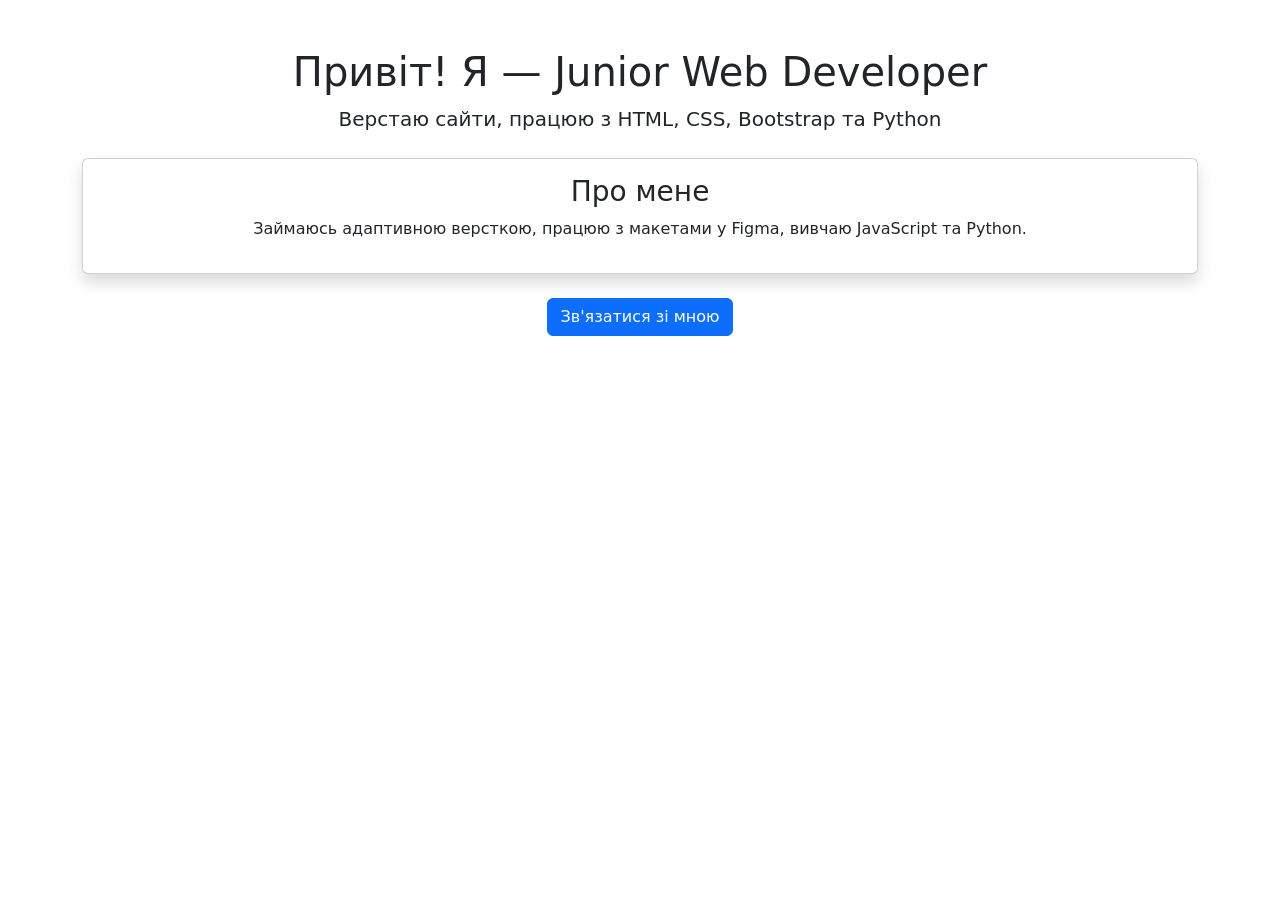
==== index.html @ 206fee59 "Create index.html" ====
<!DOCTYPE html>


<html lang="uk">
<head>
    
  <meta charset="UTF-8">
  <meta name="viewport" content="width=device-width, initial-scale=1">
  <title>Портфоліо — Junior Web Developer</title>
  <link href="https://cdn.jsdelivr.net/npm/bootstrap@5.3.0/dist/css/bootstrap.min.css" rel="stylesheet">
</head>
<body>

  <div class="container text-center mt-5">
    <h1>Привіт! Я — Junior Web Developer</h1>

    <p class="lead">Верстаю сайти, працюю з HTML, CSS, Bootstrap та Python</p>

    <div class="card p-3 mt-4 shadow">
      <h3>Про мене</h3>

      <p>Займаюсь адаптивною версткою, працюю з макетами у Figma, вивчаю JavaScript та Python.</p>

    </div>

    <button class="btn btn-primary mt-4">Зв'язатися зі мною</button>
  </div>

</body>

</html>
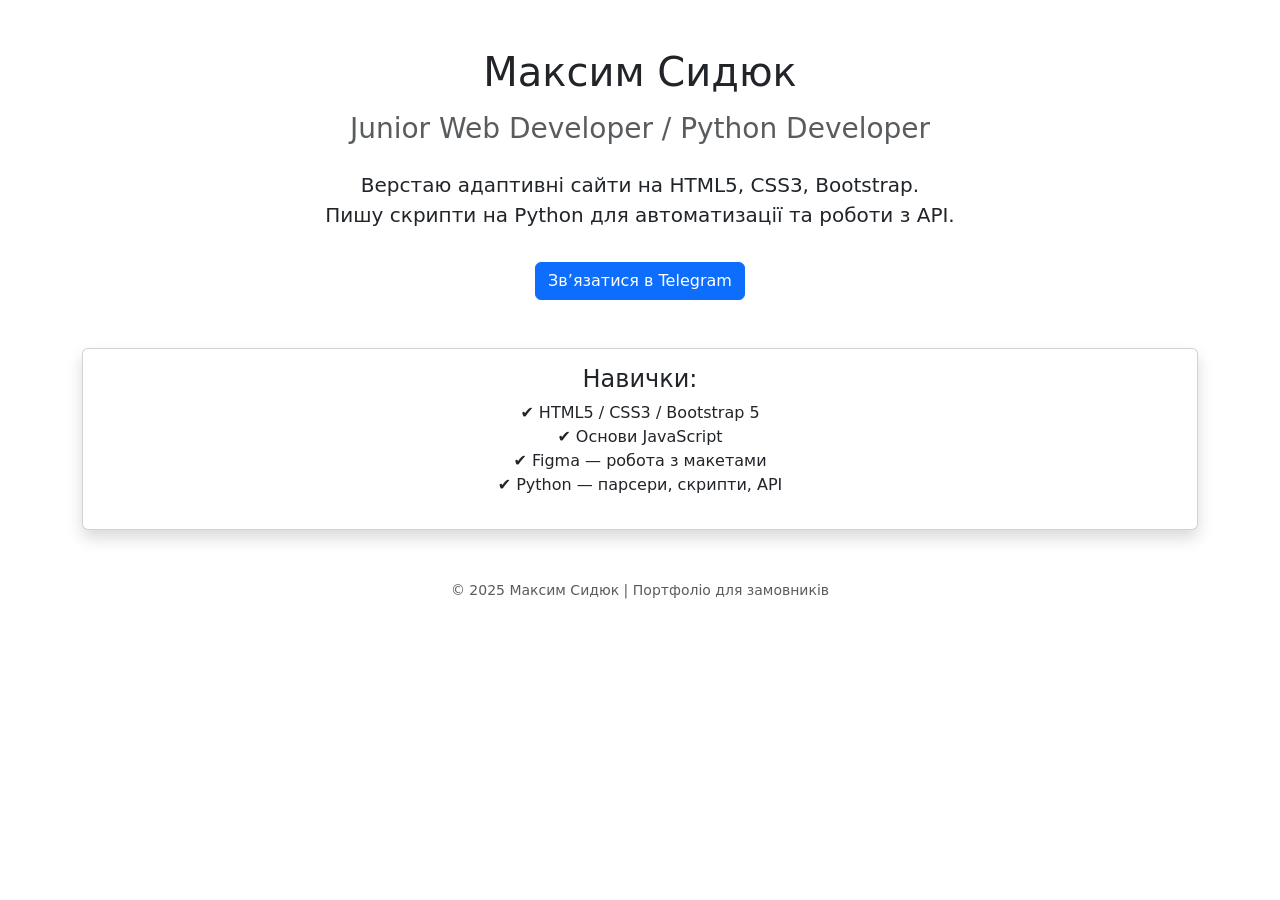
==== commit 999bea7a: "index.html" ====
--- a/index.html
+++ b/index.html
@@ -1,31 +1,38 @@
 <!DOCTYPE html>
-
-
 <html lang="uk">
 <head>
-    
   <meta charset="UTF-8">
   <meta name="viewport" content="width=device-width, initial-scale=1">
-  <title>Портфоліо — Junior Web Developer</title>
+  <title>Максим Сидюк — Junior Web Developer</title>
   <link href="https://cdn.jsdelivr.net/npm/bootstrap@5.3.0/dist/css/bootstrap.min.css" rel="stylesheet">
 </head>
 <body>
 
   <div class="container text-center mt-5">
-    <h1>Привіт! Я — Junior Web Developer</h1>
+    <h1 class="mb-3">Максим Сидюк</h1>
+    <h3 class="text-muted mb-4">Junior Web Developer / Python Developer</h3>
 
-    <p class="lead">Верстаю сайти, працюю з HTML, CSS, Bootstrap та Python</p>
+    <p class="lead">
+      Верстаю адаптивні сайти на HTML5, CSS3, Bootstrap.<br>
+      Пишу скрипти на Python для автоматизації та роботи з API.
+    </p>
 
-    <div class="card p-3 mt-4 shadow">
-      <h3>Про мене</h3>
+    <a href="https://t.me/maks_webdev" class="btn btn-primary mt-3" target="_blank">Зв’язатися в Telegram</a>
 
-      <p>Займаюсь адаптивною версткою, працюю з макетами у Figma, вивчаю JavaScript та Python.</p>
-
+    <div class="card mt-5 p-3 shadow">
+      <h4>Навички:</h4>
+      <ul class="list-unstyled">
+        <li>✔ HTML5 / CSS3 / Bootstrap 5</li>
+        <li>✔ Основи JavaScript</li>
+        <li>✔ Figma — робота з макетами</li>
+        <li>✔ Python — парсери, скрипти, API</li>
+      </ul>
     </div>
 
-    <button class="btn btn-primary mt-4">Зв'язатися зі мною</button>
+    <footer class="mt-5 text-muted">
+      <small>© 2025 Максим Сидюк | Портфоліо для замовників</small>
+    </footer>
   </div>
 
 </body>
-
 </html>
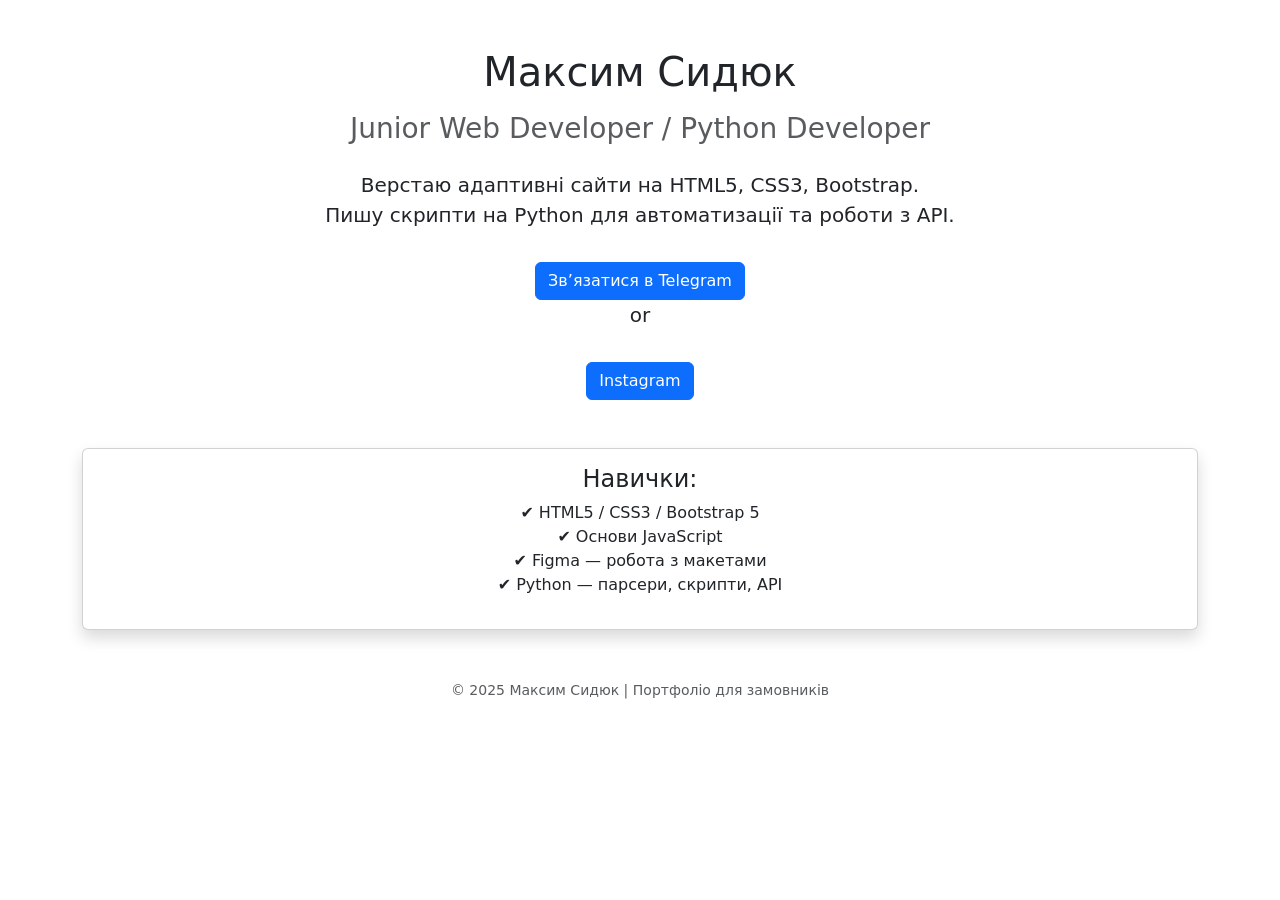
==== commit eba8c77b: "index.html" ====
--- a/index.html
+++ b/index.html
@@ -16,9 +16,12 @@
       Верстаю адаптивні сайти на HTML5, CSS3, Bootstrap.<br>
       Пишу скрипти на Python для автоматизації та роботи з API.
     </p>
-
-    <a href="https://t.me/maks_webdev" class="btn btn-primary mt-3" target="_blank">Зв’язатися в Telegram</a>
-
+    
+    <a href="https://t.me/ncorrrr" class="btn btn-primary mt-3" target="_blank">Зв’язатися в Telegram</a>
+    <p class="lead">
+      or
+    </p>
+    <a href="https://www.instagram.com/ixecc90wo/" class="btn btn-primary mt-3" target="_blank">Instagram</a>
     <div class="card mt-5 p-3 shadow">
       <h4>Навички:</h4>
       <ul class="list-unstyled">
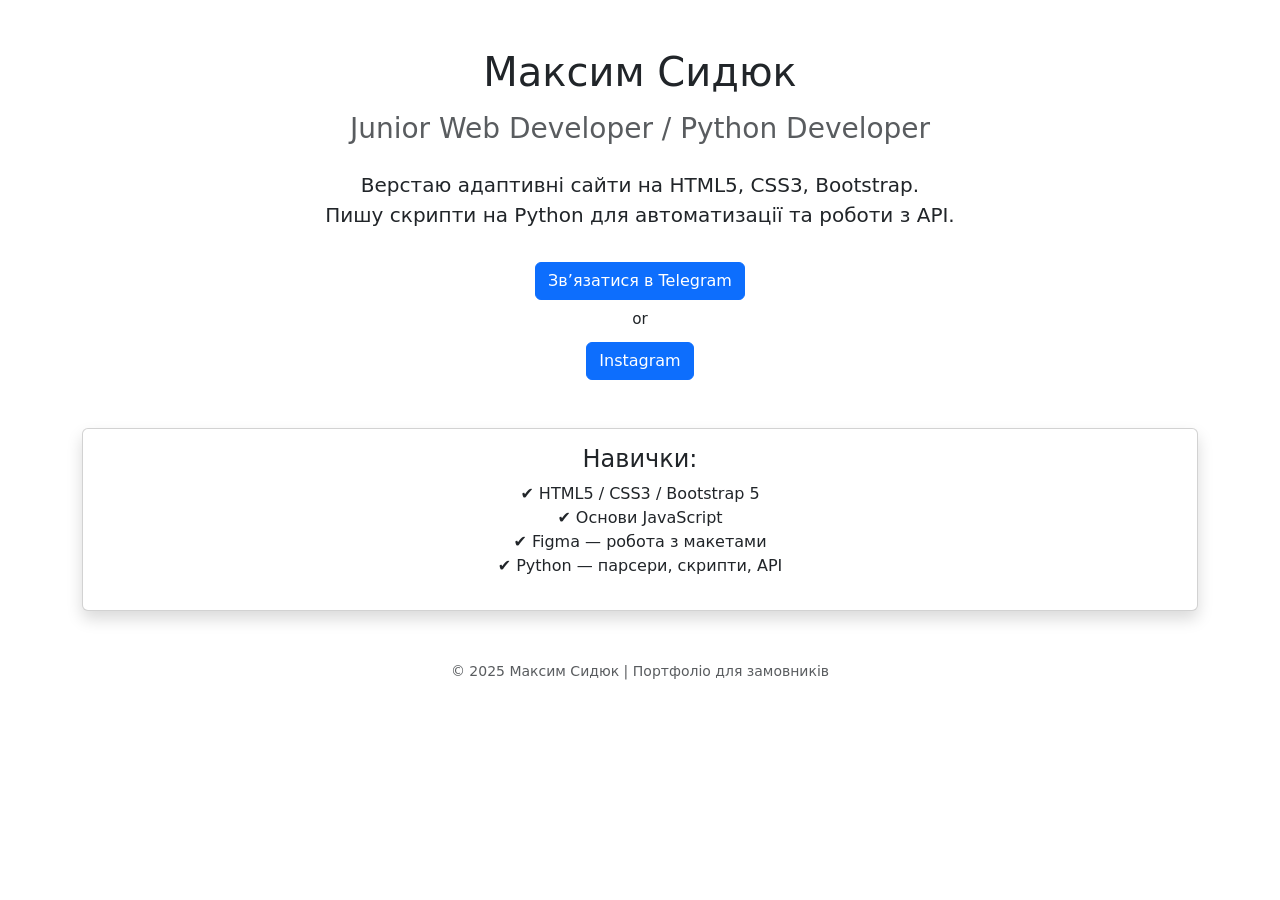
==== commit 78c113e2: "index.html" ====
--- a/index.html
+++ b/index.html
@@ -18,10 +18,10 @@
     </p>
     
     <a href="https://t.me/ncorrrr" class="btn btn-primary mt-3" target="_blank">Зв’язатися в Telegram</a>
-    <p class="lead">
+    <p class="mt-2 mb-2" style="font-size: 0.95rem;">
       or
     </p>
-    <a href="https://www.instagram.com/ixecc90wo/" class="btn btn-primary mt-3" target="_blank">Instagram</a>
+    <a href="https://www.instagram.com/ixecc90wo/" class="btn btn-primary mt-1" target="_blank">Instagram</a>
     <div class="card mt-5 p-3 shadow">
       <h4>Навички:</h4>
       <ul class="list-unstyled">
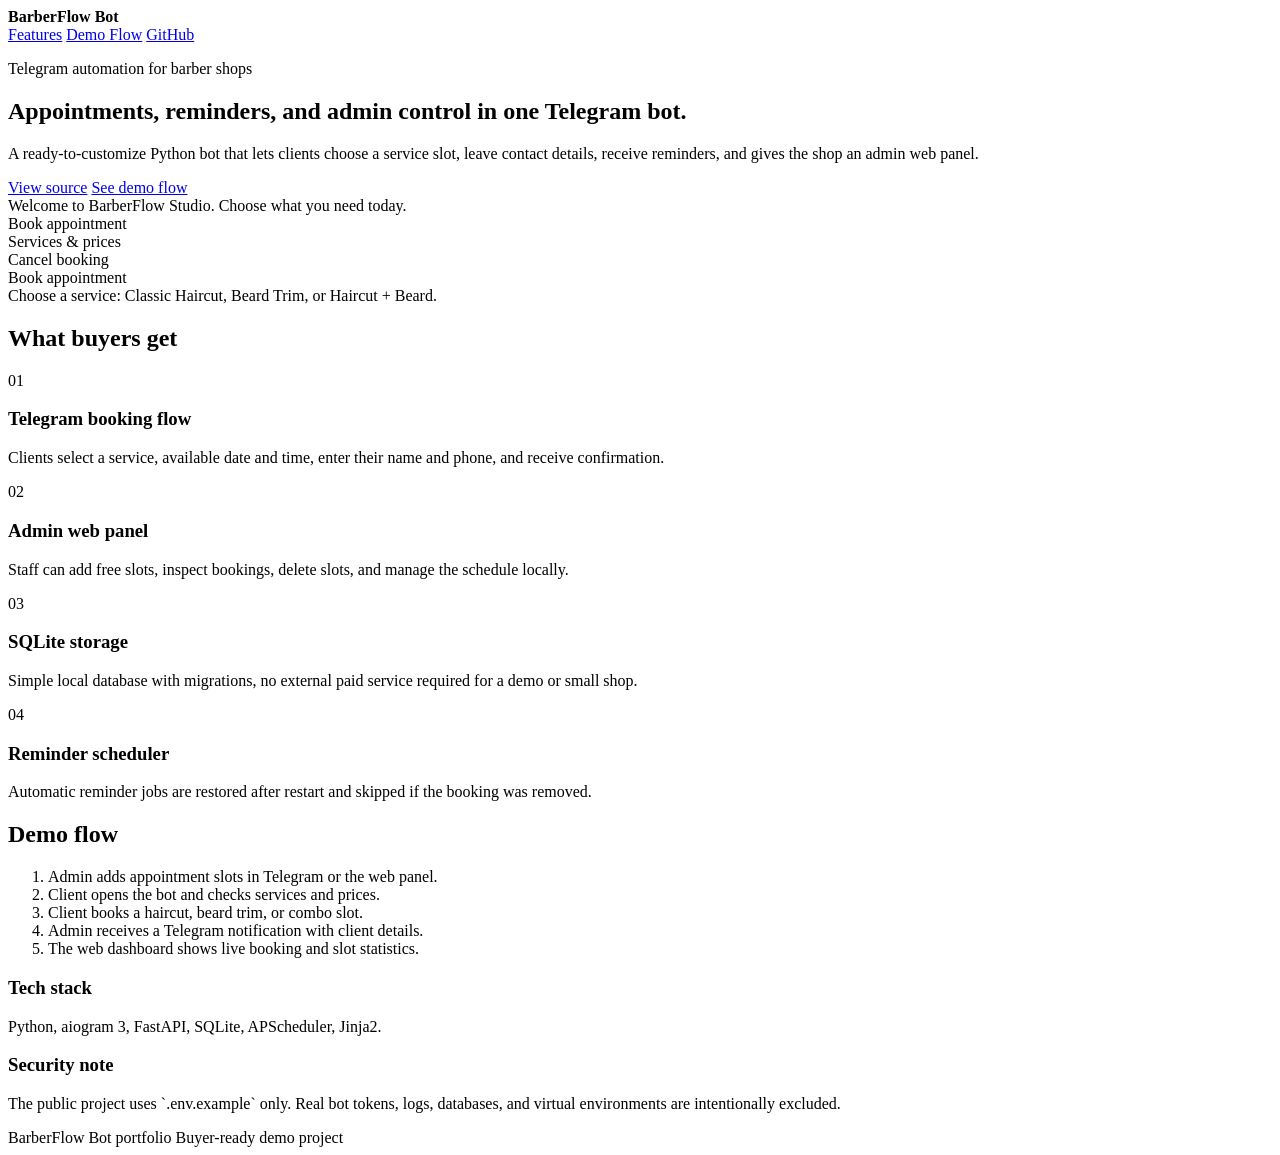
==== commit 0fae16e5: "Add BarberFlow portfolio page" ====
--- a/index.html
+++ b/index.html
@@ -1,41 +1,78 @@
 <!DOCTYPE html>
-<html lang="uk">
+<html lang="en">
 <head>
   <meta charset="UTF-8">
-  <meta name="viewport" content="width=device-width, initial-scale=1">
-  <title>Максим Сидюк — Junior Web Developer</title>
-  <link href="https://cdn.jsdelivr.net/npm/bootstrap@5.3.0/dist/css/bootstrap.min.css" rel="stylesheet">
+  <meta name="viewport" content="width=device-width, initial-scale=1.0">
+  <title>BarberFlow Bot Portfolio</title>
+  <link rel="stylesheet" href="styles.css">
 </head>
 <body>
+  <header class="hero">
+    <nav>
+      <strong>BarberFlow Bot</strong>
+      <div>
+        <a href="#features">Features</a>
+        <a href="#demo">Demo Flow</a>
+        <a href="https://github.com/nc0r/portfolio">GitHub</a>
+      </div>
+    </nav>
+    <section class="hero-grid">
+      <div>
+        <p class="eyebrow">Telegram automation for barber shops</p>
+        <h1>Appointments, reminders, and admin control in one Telegram bot.</h1>
+        <p class="lead">A ready-to-customize Python bot that lets clients choose a service slot, leave contact details, receive reminders, and gives the shop an admin web panel.</p>
+        <div class="actions">
+          <a class="button primary" href="https://github.com/nc0r/portfolio">View source</a>
+          <a class="button" href="#demo">See demo flow</a>
+        </div>
+      </div>
+      <div class="phone" aria-label="Telegram bot preview">
+        <div class="screen">
+          <div class="msg bot">Welcome to BarberFlow Studio. Choose what you need today.</div>
+          <div class="quick">Book appointment</div>
+          <div class="quick">Services & prices</div>
+          <div class="quick">Cancel booking</div>
+          <div class="msg user">Book appointment</div>
+          <div class="msg bot">Choose a service: Classic Haircut, Beard Trim, or Haircut + Beard.</div>
+        </div>
+      </div>
+    </section>
+  </header>
 
-  <div class="container text-center mt-5">
-    <h1 class="mb-3">Максим Сидюк</h1>
-    <h3 class="text-muted mb-4">Junior Web Developer / Python Developer</h3>
+  <main>
+    <section id="features" class="section">
+      <h2>What buyers get</h2>
+      <div class="cards">
+        <article><span>01</span><h3>Telegram booking flow</h3><p>Clients select a service, available date and time, enter their name and phone, and receive confirmation.</p></article>
+        <article><span>02</span><h3>Admin web panel</h3><p>Staff can add free slots, inspect bookings, delete slots, and manage the schedule locally.</p></article>
+        <article><span>03</span><h3>SQLite storage</h3><p>Simple local database with migrations, no external paid service required for a demo or small shop.</p></article>
+        <article><span>04</span><h3>Reminder scheduler</h3><p>Automatic reminder jobs are restored after restart and skipped if the booking was removed.</p></article>
+      </div>
+    </section>
 
-    <p class="lead">
-      Верстаю адаптивні сайти на HTML5, CSS3, Bootstrap.<br>
-      Пишу скрипти на Python для автоматизації та роботи з API.
-    </p>
-    
-    <a href="https://t.me/ncorrrr" class="btn btn-primary mt-3" target="_blank">Зв’язатися в Telegram</a>
-    <p class="mt-2 mb-2" style="font-size: 0.95rem;">
-      or
-    </p>
-    <a href="https://www.instagram.com/ixecc90wo/" class="btn btn-primary mt-1" target="_blank">Instagram</a>
-    <div class="card mt-5 p-3 shadow">
-      <h4>Навички:</h4>
-      <ul class="list-unstyled">
-        <li>✔ HTML5 / CSS3 / Bootstrap 5</li>
-        <li>✔ Основи JavaScript</li>
-        <li>✔ Figma — робота з макетами</li>
-        <li>✔ Python — парсери, скрипти, API</li>
-      </ul>
-    </div>
+    <section id="demo" class="section split">
+      <div>
+        <h2>Demo flow</h2>
+        <ol class="timeline">
+          <li>Admin adds appointment slots in Telegram or the web panel.</li>
+          <li>Client opens the bot and checks services and prices.</li>
+          <li>Client books a haircut, beard trim, or combo slot.</li>
+          <li>Admin receives a Telegram notification with client details.</li>
+          <li>The web dashboard shows live booking and slot statistics.</li>
+        </ol>
+      </div>
+      <aside>
+        <h3>Tech stack</h3>
+        <p>Python, aiogram 3, FastAPI, SQLite, APScheduler, Jinja2.</p>
+        <h3>Security note</h3>
+        <p>The public project uses `.env.example` only. Real bot tokens, logs, databases, and virtual environments are intentionally excluded.</p>
+      </aside>
+    </section>
+  </main>
 
-    <footer class="mt-5 text-muted">
-      <small>© 2025 Максим Сидюк | Портфоліо для замовників</small>
-    </footer>
-  </div>
-
+  <footer>
+    <span>BarberFlow Bot portfolio</span>
+    <span>Buyer-ready demo project</span>
+  </footer>
 </body>
 </html>
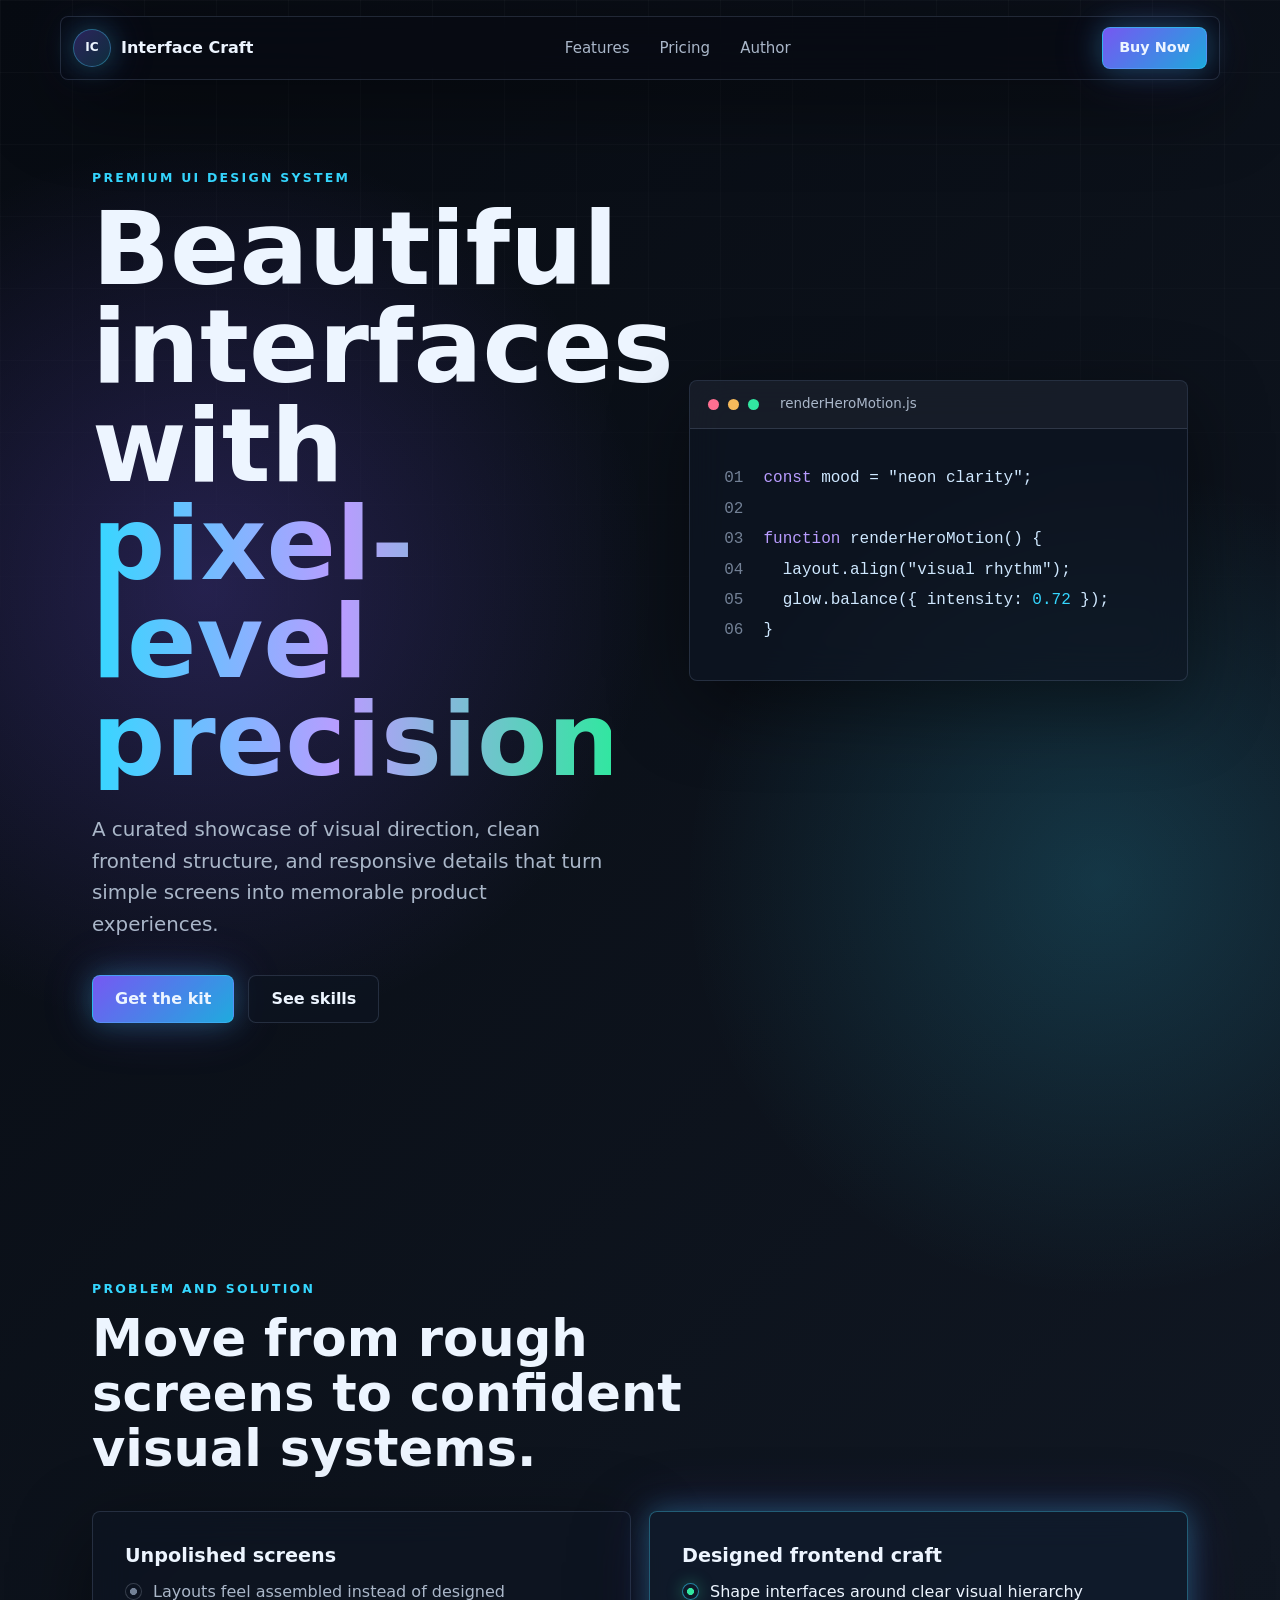
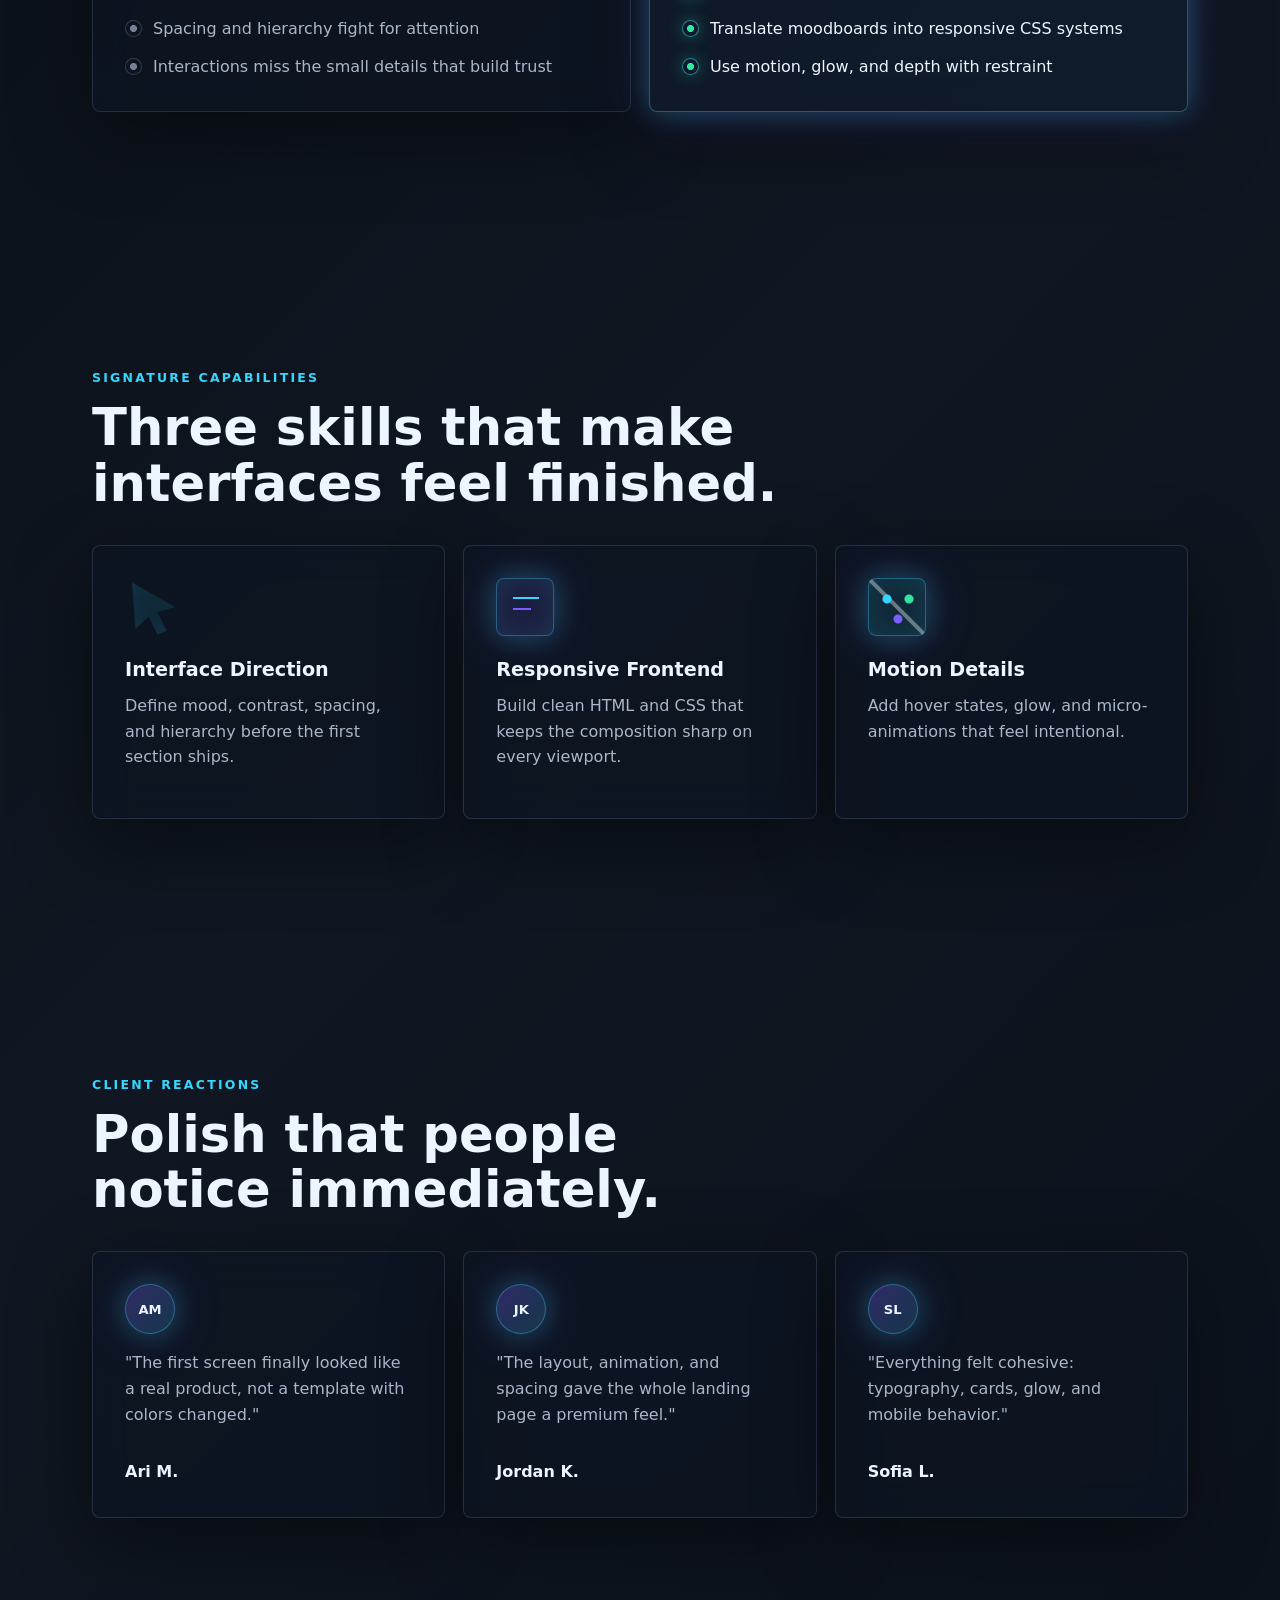
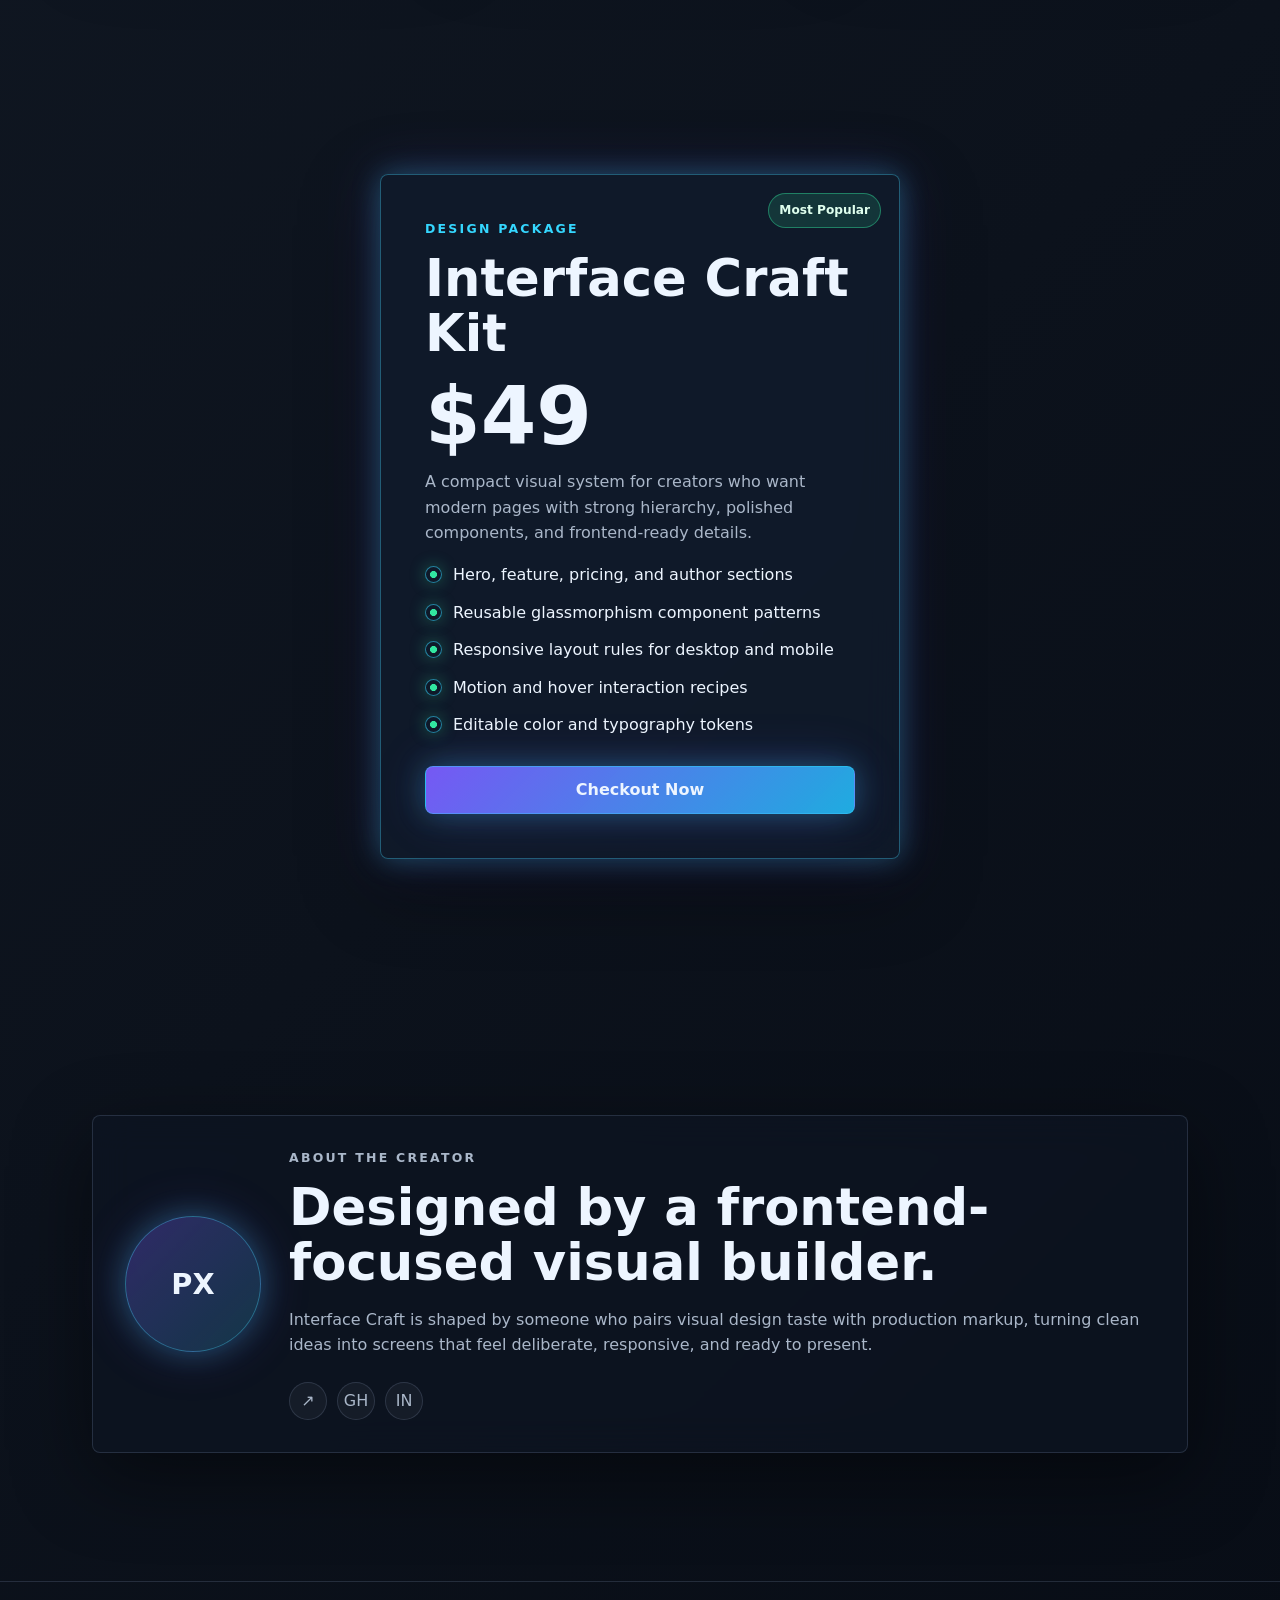
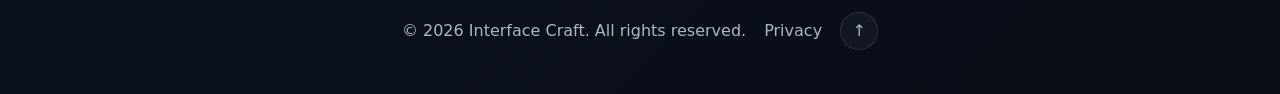
==== commit eecad621: "Add standalone Interface Craft page" ====
--- a/index.html
+++ b/index.html
@@ -1,78 +1,186 @@
-<!DOCTYPE html>
+<!doctype html>
 <html lang="en">
-<head>
-  <meta charset="UTF-8">
-  <meta name="viewport" content="width=device-width, initial-scale=1.0">
-  <title>BarberFlow Bot Portfolio</title>
-  <link rel="stylesheet" href="styles.css">
-</head>
-<body>
-  <header class="hero">
-    <nav>
-      <strong>BarberFlow Bot</strong>
-      <div>
-        <a href="#features">Features</a>
-        <a href="#demo">Demo Flow</a>
-        <a href="https://github.com/nc0r/portfolio">GitHub</a>
-      </div>
-    </nav>
-    <section class="hero-grid">
-      <div>
-        <p class="eyebrow">Telegram automation for barber shops</p>
-        <h1>Appointments, reminders, and admin control in one Telegram bot.</h1>
-        <p class="lead">A ready-to-customize Python bot that lets clients choose a service slot, leave contact details, receive reminders, and gives the shop an admin web panel.</p>
-        <div class="actions">
-          <a class="button primary" href="https://github.com/nc0r/portfolio">View source</a>
-          <a class="button" href="#demo">See demo flow</a>
+  <head>
+    <meta charset="utf-8" />
+    <meta name="viewport" content="width=device-width, initial-scale=1" />
+    <title>Interface Craft - Premium UI Design Kit</title>
+    <meta
+      name="description"
+      content="Interface Craft presents polished UI design, responsive layout systems, and production-ready frontend details for modern digital products."
+    />
+    <link rel="stylesheet" href="styles.css" />
+  </head>
+  <body>
+    <header class="site-header" id="top">
+      <nav class="nav-shell" aria-label="Primary navigation">
+        <a class="brand" href="#top" aria-label="Interface Craft home">
+          <span class="brand-mark" aria-hidden="true">IC</span>
+          <span>Interface Craft</span>
+        </a>
+        <div class="nav-links" aria-label="Section links">
+          <a href="#features">Features</a>
+          <a href="#pricing">Pricing</a>
+          <a href="#author">Author</a>
         </div>
-      </div>
-      <div class="phone" aria-label="Telegram bot preview">
-        <div class="screen">
-          <div class="msg bot">Welcome to BarberFlow Studio. Choose what you need today.</div>
-          <div class="quick">Book appointment</div>
-          <div class="quick">Services & prices</div>
-          <div class="quick">Cancel booking</div>
-          <div class="msg user">Book appointment</div>
-          <div class="msg bot">Choose a service: Classic Haircut, Beard Trim, or Haircut + Beard.</div>
+        <a class="button button-small button-glow" href="#pricing">Buy Now</a>
+      </nav>
+    </header>
+
+    <main>
+      <section class="hero section-pad" aria-labelledby="hero-title">
+        <div class="hero-copy">
+          <p class="eyebrow">Premium UI design system</p>
+          <h1 id="hero-title">
+            Beautiful interfaces with
+            <span class="gradient-text">pixel-level precision.</span>
+          </h1>
+          <p class="hero-lede">
+            A curated showcase of visual direction, clean frontend structure,
+            and responsive details that turn simple screens into memorable
+            product experiences.
+          </p>
+          <div class="hero-actions" aria-label="Purchase actions">
+            <a class="button button-glow" href="#pricing">Get the kit</a>
+            <a class="button button-ghost" href="#features">See skills</a>
+          </div>
         </div>
-      </div>
-    </section>
-  </header>
 
-  <main>
-    <section id="features" class="section">
-      <h2>What buyers get</h2>
-      <div class="cards">
-        <article><span>01</span><h3>Telegram booking flow</h3><p>Clients select a service, available date and time, enter their name and phone, and receive confirmation.</p></article>
-        <article><span>02</span><h3>Admin web panel</h3><p>Staff can add free slots, inspect bookings, delete slots, and manage the schedule locally.</p></article>
-        <article><span>03</span><h3>SQLite storage</h3><p>Simple local database with migrations, no external paid service required for a demo or small shop.</p></article>
-        <article><span>04</span><h3>Reminder scheduler</h3><p>Automatic reminder jobs are restored after restart and skipped if the booking was removed.</p></article>
-      </div>
-    </section>
+        <div class="hero-visual" aria-label="Code editor preview">
+          <div class="editor-frame">
+            <div class="editor-topbar">
+              <span class="dot dot-red"></span>
+              <span class="dot dot-gold"></span>
+              <span class="dot dot-green"></span>
+              <span class="file-name">renderHeroMotion.js</span>
+            </div>
+            <pre><code class="code-grid"><span class="code-line"><span class="code-muted">01</span><span><span class="code-key">const</span> mood = "neon clarity";</span></span><span class="code-line"><span class="code-muted">02</span><span></span></span><span class="code-line"><span class="code-muted">03</span><span><span class="code-key">function</span> renderHeroMotion() {</span></span><span class="code-line"><span class="code-muted">04</span><span>  layout.align("visual rhythm");</span></span><span class="code-line"><span class="code-muted">05</span><span>  glow.balance({ intensity: <span class="code-cyan">0.72</span> });</span></span><span class="code-line"><span class="code-muted">06</span><span>}</span></span></code></pre>
+          </div>
+        </div>
+      </section>
 
-    <section id="demo" class="section split">
-      <div>
-        <h2>Demo flow</h2>
-        <ol class="timeline">
-          <li>Admin adds appointment slots in Telegram or the web panel.</li>
-          <li>Client opens the bot and checks services and prices.</li>
-          <li>Client books a haircut, beard trim, or combo slot.</li>
-          <li>Admin receives a Telegram notification with client details.</li>
-          <li>The web dashboard shows live booking and slot statistics.</li>
-        </ol>
-      </div>
-      <aside>
-        <h3>Tech stack</h3>
-        <p>Python, aiogram 3, FastAPI, SQLite, APScheduler, Jinja2.</p>
-        <h3>Security note</h3>
-        <p>The public project uses `.env.example` only. Real bot tokens, logs, databases, and virtual environments are intentionally excluded.</p>
-      </aside>
-    </section>
-  </main>
+      <section class="contrast section-pad" aria-labelledby="contrast-title">
+        <div class="section-heading">
+          <p class="eyebrow">Problem and solution</p>
+          <h2 id="contrast-title">Move from rough screens to confident visual systems.</h2>
+        </div>
+        <div class="contrast-grid">
+          <article class="glass-panel">
+            <h3>Unpolished screens</h3>
+            <ul class="signal-list muted-list">
+              <li>Layouts feel assembled instead of designed</li>
+              <li>Spacing and hierarchy fight for attention</li>
+              <li>Interactions miss the small details that build trust</li>
+            </ul>
+          </article>
+          <article class="glass-panel featured-panel">
+            <h3>Designed frontend craft</h3>
+            <ul class="signal-list">
+              <li>Shape interfaces around clear visual hierarchy</li>
+              <li>Translate moodboards into responsive CSS systems</li>
+              <li>Use motion, glow, and depth with restraint</li>
+            </ul>
+          </article>
+        </div>
+      </section>
 
-  <footer>
-    <span>BarberFlow Bot portfolio</span>
-    <span>Buyer-ready demo project</span>
-  </footer>
-</body>
+      <section class="features section-pad" id="features" aria-labelledby="features-title">
+        <div class="section-heading">
+          <p class="eyebrow">Signature capabilities</p>
+          <h2 id="features-title">Three skills that make interfaces feel finished.</h2>
+        </div>
+        <div class="feature-grid">
+          <article class="feature-card">
+            <div class="icon-box cursor-icon" aria-hidden="true"></div>
+            <h3>Interface Direction</h3>
+            <p>Define mood, contrast, spacing, and hierarchy before the first section ships.</p>
+          </article>
+          <article class="feature-card">
+            <div class="icon-box prompt-icon" aria-hidden="true"></div>
+            <h3>Responsive Frontend</h3>
+            <p>Build clean HTML and CSS that keeps the composition sharp on every viewport.</p>
+          </article>
+          <article class="feature-card">
+            <div class="icon-box api-icon" aria-hidden="true"></div>
+            <h3>Motion Details</h3>
+            <p>Add hover states, glow, and micro-animations that feel intentional.</p>
+          </article>
+        </div>
+      </section>
+
+      <section class="testimonials section-pad" aria-labelledby="testimonials-title">
+        <div class="section-heading">
+          <p class="eyebrow">Client reactions</p>
+          <h2 id="testimonials-title">Polish that people notice immediately.</h2>
+        </div>
+        <div class="testimonial-grid">
+          <article class="review-card">
+            <div class="avatar" aria-hidden="true">AM</div>
+            <p>"The first screen finally looked like a real product, not a template with colors changed."</p>
+            <strong>Ari M.</strong>
+          </article>
+          <article class="review-card">
+            <div class="avatar" aria-hidden="true">JK</div>
+            <p>"The layout, animation, and spacing gave the whole landing page a premium feel."</p>
+            <strong>Jordan K.</strong>
+          </article>
+          <article class="review-card">
+            <div class="avatar" aria-hidden="true">SL</div>
+            <p>"Everything felt cohesive: typography, cards, glow, and mobile behavior."</p>
+            <strong>Sofia L.</strong>
+          </article>
+        </div>
+      </section>
+
+      <section class="pricing section-pad" id="pricing" aria-labelledby="pricing-title">
+        <div class="pricing-card">
+          <span class="popular-tag">Most Popular</span>
+          <p class="eyebrow">Design package</p>
+          <h2 id="pricing-title">Interface Craft Kit</h2>
+          <p class="price">$49</p>
+          <p class="pricing-copy">
+            A compact visual system for creators who want modern pages with
+            strong hierarchy, polished components, and frontend-ready details.
+          </p>
+          <ul class="signal-list">
+            <li>Hero, feature, pricing, and author sections</li>
+            <li>Reusable glassmorphism component patterns</li>
+            <li>Responsive layout rules for desktop and mobile</li>
+            <li>Motion and hover interaction recipes</li>
+            <li>Editable color and typography tokens</li>
+          </ul>
+          <a class="button checkout-button" href="#" aria-label="Checkout for Interface Craft Kit">
+            Checkout Now
+          </a>
+        </div>
+      </section>
+
+      <section class="author section-pad" id="author" aria-labelledby="author-title">
+        <article class="author-card">
+          <div class="author-photo" aria-hidden="true">PX</div>
+          <div>
+            <p class="eyebrow">About the creator</p>
+            <h2 id="author-title">Designed by a frontend-focused visual builder.</h2>
+            <p>
+              Interface Craft is shaped by someone who pairs visual design taste
+              with production markup, turning clean ideas into screens that feel
+              deliberate, responsive, and ready to present.
+            </p>
+            <div class="social-links" aria-label="Author social links">
+              <a href="#" aria-label="Author website">&nearr;</a>
+              <a href="#" aria-label="Author GitHub">GH</a>
+              <a href="#" aria-label="Author profile">IN</a>
+            </div>
+          </div>
+        </article>
+      </section>
+    </main>
+
+    <footer class="site-footer">
+      <p>&copy; <span id="year"></span> Interface Craft. All rights reserved.</p>
+      <a href="#">Privacy</a>
+      <a class="back-to-top" href="#top" aria-label="Back to top">&uarr;</a>
+    </footer>
+
+    <script src="script.js"></script>
+  </body>
 </html>
--- a/styles.css
+++ b/styles.css
@@ -0,0 +1,679 @@
+:root {
+  --bg: #070b12;
+  --bg-soft: #0d1420;
+  --panel: rgba(14, 22, 35, 0.68);
+  --panel-strong: rgba(17, 28, 45, 0.82);
+  --line: rgba(155, 178, 215, 0.18);
+  --line-bright: rgba(71, 214, 255, 0.36);
+  --text: #edf5ff;
+  --muted: #aab7c9;
+  --muted-2: #738196;
+  --indigo: #7c5cff;
+  --cyan: #35d7ff;
+  --emerald: #32e6a1;
+  --warm: #f6ba5b;
+  --danger: #ff6f91;
+  --shadow: 0 24px 80px rgba(0, 0, 0, 0.45);
+  --glow: 0 0 28px rgba(53, 215, 255, 0.28), 0 0 54px rgba(124, 92, 255, 0.2);
+  --radius: 8px;
+  --font: Inter, ui-sans-serif, system-ui, -apple-system, BlinkMacSystemFont, "Segoe UI", sans-serif;
+}
+
+* {
+  box-sizing: border-box;
+}
+
+html {
+  scroll-behavior: smooth;
+}
+
+body {
+  min-width: 320px;
+  margin: 0;
+  color: var(--text);
+  font-family: var(--font);
+  line-height: 1.6;
+  background:
+    radial-gradient(circle at 16% 12%, rgba(124, 92, 255, 0.24), transparent 28rem),
+    radial-gradient(circle at 86% 18%, rgba(53, 215, 255, 0.18), transparent 26rem),
+    linear-gradient(135deg, var(--bg), #101722 45%, #080d16);
+}
+
+body::before {
+  position: fixed;
+  inset: 0;
+  z-index: -1;
+  pointer-events: none;
+  content: "";
+  background-image:
+    linear-gradient(rgba(255, 255, 255, 0.03) 1px, transparent 1px),
+    linear-gradient(90deg, rgba(255, 255, 255, 0.03) 1px, transparent 1px);
+  background-size: 72px 72px;
+  mask-image: linear-gradient(to bottom, rgba(0, 0, 0, 0.9), transparent 85%);
+}
+
+a {
+  color: inherit;
+  text-decoration: none;
+}
+
+.site-header {
+  position: sticky;
+  top: 0;
+  z-index: 10;
+  padding: 16px clamp(16px, 4vw, 48px);
+}
+
+.nav-shell {
+  display: flex;
+  align-items: center;
+  justify-content: space-between;
+  max-width: 1160px;
+  min-height: 64px;
+  margin: 0 auto;
+  padding: 10px 12px;
+  border: 1px solid var(--line);
+  border-radius: var(--radius);
+  background: rgba(7, 11, 18, 0.72);
+  box-shadow: var(--shadow);
+  backdrop-filter: blur(18px);
+}
+
+.site-header.is-elevated .nav-shell {
+  border-color: rgba(53, 215, 255, 0.28);
+  box-shadow: 0 18px 64px rgba(0, 0, 0, 0.58), 0 0 34px rgba(53, 215, 255, 0.08);
+}
+
+.brand,
+.nav-links,
+.hero-actions,
+.social-links,
+.site-footer {
+  display: flex;
+  align-items: center;
+}
+
+.brand {
+  gap: 10px;
+  min-width: 0;
+  font-weight: 800;
+  letter-spacing: 0;
+}
+
+.brand-mark,
+.avatar,
+.author-photo {
+  display: inline-grid;
+  place-items: center;
+  border: 1px solid var(--line-bright);
+  background: linear-gradient(135deg, rgba(124, 92, 255, 0.32), rgba(53, 215, 255, 0.18));
+  box-shadow: var(--glow);
+}
+
+.brand-mark {
+  width: 38px;
+  height: 38px;
+  border-radius: 50%;
+  font-size: 0.76rem;
+}
+
+.nav-links {
+  gap: clamp(14px, 3vw, 30px);
+  color: var(--muted);
+  font-size: 0.94rem;
+}
+
+.nav-links a {
+  transition: color 180ms ease, text-shadow 180ms ease;
+}
+
+.nav-links a:hover {
+  color: var(--text);
+  text-shadow: 0 0 16px rgba(53, 215, 255, 0.55);
+}
+
+.button {
+  display: inline-flex;
+  align-items: center;
+  justify-content: center;
+  min-height: 48px;
+  padding: 0 22px;
+  border: 1px solid rgba(53, 215, 255, 0.4);
+  border-radius: var(--radius);
+  color: var(--text);
+  font-weight: 800;
+  background: linear-gradient(135deg, rgba(124, 92, 255, 0.95), rgba(35, 196, 255, 0.86));
+  box-shadow: var(--glow);
+  transition: transform 180ms ease, box-shadow 180ms ease, border-color 180ms ease;
+}
+
+.button:hover,
+.button:focus-visible {
+  transform: translateY(-2px);
+  border-color: rgba(255, 255, 255, 0.56);
+  box-shadow: 0 0 34px rgba(53, 215, 255, 0.42), 0 0 76px rgba(124, 92, 255, 0.28);
+}
+
+.button-small {
+  min-height: 42px;
+  padding: 0 16px;
+  font-size: 0.9rem;
+}
+
+.button-ghost {
+  background: rgba(13, 20, 32, 0.72);
+  border-color: var(--line);
+  box-shadow: none;
+}
+
+.section-pad {
+  max-width: 1160px;
+  margin: 0 auto;
+  padding: clamp(72px, 11vw, 128px) clamp(18px, 4vw, 32px);
+}
+
+.hero {
+  display: grid;
+  grid-template-columns: minmax(0, 1.02fr) minmax(320px, 0.98fr);
+  gap: clamp(34px, 7vw, 78px);
+  align-items: center;
+  min-height: calc(100vh - 96px);
+  padding-top: clamp(40px, 7vw, 72px);
+}
+
+.eyebrow {
+  margin: 0 0 12px;
+  color: var(--cyan);
+  font-size: 0.78rem;
+  font-weight: 800;
+  letter-spacing: 0.18em;
+  text-transform: uppercase;
+}
+
+h1,
+h2,
+h3,
+p {
+  margin-top: 0;
+}
+
+h1 {
+  max-width: 780px;
+  margin-bottom: 24px;
+  font-size: clamp(2.8rem, 8vw, 6.4rem);
+  line-height: 0.96;
+  letter-spacing: 0;
+}
+
+h2 {
+  margin-bottom: 16px;
+  font-size: clamp(2rem, 4vw, 3.4rem);
+  line-height: 1.08;
+  letter-spacing: 0;
+}
+
+h3 {
+  margin-bottom: 12px;
+  font-size: 1.2rem;
+  line-height: 1.2;
+}
+
+.gradient-text {
+  display: block;
+  color: transparent;
+  background: linear-gradient(90deg, var(--cyan), #b99cff 48%, var(--emerald));
+  -webkit-background-clip: text;
+  background-clip: text;
+}
+
+.hero-lede {
+  max-width: 640px;
+  color: var(--muted);
+  font-size: clamp(1.06rem, 2vw, 1.24rem);
+}
+
+.hero-actions {
+  flex-wrap: wrap;
+  gap: 14px;
+  margin-top: 34px;
+}
+
+.hero-visual {
+  position: relative;
+  min-height: 430px;
+}
+
+.editor-frame,
+.glass-panel,
+.feature-card,
+.review-card,
+.pricing-card,
+.author-card {
+  border: 1px solid var(--line);
+  border-radius: var(--radius);
+  background: var(--panel);
+  box-shadow: var(--shadow);
+  backdrop-filter: blur(18px);
+}
+
+.editor-frame {
+  position: relative;
+  z-index: 1;
+  overflow: hidden;
+  animation: floatFrame 6s ease-in-out infinite;
+}
+
+.editor-frame::after {
+  position: absolute;
+  inset: 0;
+  pointer-events: none;
+  content: "";
+  background: linear-gradient(120deg, transparent, rgba(53, 215, 255, 0.12), transparent);
+  transform: translateX(-100%);
+  animation: scan 5s ease-in-out infinite;
+}
+
+.editor-topbar {
+  display: flex;
+  align-items: center;
+  gap: 9px;
+  min-height: 48px;
+  padding: 0 18px;
+  border-bottom: 1px solid var(--line);
+  background: rgba(255, 255, 255, 0.04);
+}
+
+.dot {
+  width: 11px;
+  height: 11px;
+  border-radius: 50%;
+}
+
+.dot-red {
+  background: var(--danger);
+}
+
+.dot-gold {
+  background: var(--warm);
+}
+
+.dot-green {
+  background: var(--emerald);
+}
+
+.file-name {
+  margin-left: 12px;
+  color: var(--muted);
+  font-size: 0.84rem;
+}
+
+pre {
+  overflow: auto;
+  margin: 0;
+  padding: clamp(20px, 4vw, 34px);
+  color: #cfe8ff;
+  font-size: clamp(0.82rem, 1.7vw, 1rem);
+  line-height: 1.9;
+}
+
+.code-grid {
+  display: grid;
+  gap: 0;
+}
+
+.code-line {
+  display: grid;
+  grid-template-columns: 3ch minmax(max-content, 1fr);
+  gap: 1.1ch;
+  min-height: 1.9em;
+}
+
+.code-muted {
+  color: var(--muted-2);
+}
+
+.code-key {
+  color: #b99cff;
+}
+
+.code-cyan {
+  color: var(--cyan);
+}
+
+.section-heading {
+  max-width: 720px;
+  margin-bottom: 34px;
+}
+
+.section-heading p:last-child {
+  color: var(--muted);
+}
+
+.contrast-grid,
+.feature-grid,
+.testimonial-grid {
+  display: grid;
+  gap: 18px;
+}
+
+.contrast-grid {
+  grid-template-columns: repeat(2, minmax(0, 1fr));
+}
+
+.feature-grid,
+.testimonial-grid {
+  grid-template-columns: repeat(3, minmax(0, 1fr));
+}
+
+.glass-panel,
+.feature-card,
+.review-card,
+.author-card {
+  padding: clamp(22px, 4vw, 32px);
+}
+
+.featured-panel,
+.pricing-card {
+  border-color: var(--line-bright);
+  background: var(--panel-strong);
+  box-shadow: var(--glow), var(--shadow);
+}
+
+.signal-list {
+  display: grid;
+  gap: 12px;
+  margin: 0;
+  padding: 0;
+  list-style: none;
+  color: var(--text);
+}
+
+.signal-list li {
+  position: relative;
+  padding-left: 28px;
+}
+
+.signal-list li::before {
+  position: absolute;
+  left: 0;
+  top: 0.25em;
+  width: 15px;
+  height: 15px;
+  border: 1px solid rgba(53, 215, 255, 0.55);
+  border-radius: 50%;
+  content: "";
+  background: radial-gradient(circle, var(--emerald) 0 30%, transparent 36%);
+  box-shadow: 0 0 16px rgba(50, 230, 161, 0.34);
+}
+
+.muted-list {
+  color: var(--muted);
+}
+
+.muted-list li::before {
+  background: radial-gradient(circle, var(--muted-2) 0 30%, transparent 36%);
+  border-color: rgba(170, 183, 201, 0.26);
+  box-shadow: none;
+}
+
+.feature-card,
+.review-card {
+  transition: transform 180ms ease, border-color 180ms ease, box-shadow 180ms ease;
+}
+
+.feature-card:hover,
+.review-card:hover {
+  transform: translateY(-8px);
+  border-color: var(--line-bright);
+  box-shadow: var(--glow), var(--shadow);
+}
+
+.icon-box {
+  width: 58px;
+  height: 58px;
+  margin-bottom: 22px;
+  border: 1px solid var(--line-bright);
+  border-radius: var(--radius);
+  background: rgba(53, 215, 255, 0.1);
+  box-shadow: inset 0 0 28px rgba(53, 215, 255, 0.12), var(--glow);
+}
+
+.cursor-icon {
+  clip-path: polygon(12% 8%, 86% 50%, 56% 59%, 72% 91%, 56% 98%, 41% 67%, 18% 88%);
+}
+
+.prompt-icon {
+  background:
+    linear-gradient(var(--cyan), var(--cyan)) 16px 18px / 26px 2px no-repeat,
+    linear-gradient(var(--indigo), var(--indigo)) 16px 29px / 18px 2px no-repeat,
+    rgba(124, 92, 255, 0.13);
+}
+
+.api-icon {
+  background:
+    radial-gradient(circle at 18px 20px, var(--cyan) 0 4px, transparent 5px),
+    radial-gradient(circle at 40px 20px, var(--emerald) 0 4px, transparent 5px),
+    radial-gradient(circle at 29px 40px, var(--indigo) 0 4px, transparent 5px),
+    linear-gradient(45deg, transparent 47%, rgba(255, 255, 255, 0.38) 48% 52%, transparent 53%),
+    rgba(53, 215, 255, 0.1);
+}
+
+.feature-card p,
+.review-card p,
+.author-card p,
+.pricing-copy {
+  color: var(--muted);
+}
+
+.review-card {
+  display: grid;
+  gap: 16px;
+}
+
+.avatar {
+  width: 50px;
+  height: 50px;
+  border-radius: 50%;
+  color: var(--text);
+  font-size: 0.82rem;
+  font-weight: 900;
+}
+
+.pricing {
+  display: grid;
+  place-items: center;
+}
+
+.pricing-card {
+  position: relative;
+  width: min(100%, 520px);
+  padding: clamp(28px, 5vw, 44px);
+}
+
+.popular-tag {
+  position: absolute;
+  top: 18px;
+  right: 18px;
+  padding: 7px 10px;
+  border: 1px solid rgba(50, 230, 161, 0.42);
+  border-radius: 999px;
+  color: #dfffee;
+  font-size: 0.76rem;
+  font-weight: 900;
+  background: rgba(50, 230, 161, 0.14);
+}
+
+.price {
+  margin-bottom: 12px;
+  font-size: clamp(3.5rem, 8vw, 5rem);
+  font-weight: 900;
+  line-height: 1;
+}
+
+.checkout-button {
+  width: 100%;
+  margin-top: 28px;
+  animation: pulseGlow 2.8s ease-in-out infinite;
+}
+
+.author-card {
+  display: grid;
+  grid-template-columns: 136px minmax(0, 1fr);
+  gap: 28px;
+  align-items: center;
+}
+
+.author-photo {
+  width: 136px;
+  height: 136px;
+  border-radius: 50%;
+  font-size: 1.8rem;
+  font-weight: 900;
+}
+
+.social-links {
+  gap: 10px;
+  margin-top: 24px;
+}
+
+.social-links a,
+.back-to-top {
+  display: inline-grid;
+  place-items: center;
+  width: 38px;
+  height: 38px;
+  border: 1px solid var(--line);
+  border-radius: 50%;
+  color: var(--muted);
+  background: rgba(255, 255, 255, 0.04);
+  transition: color 180ms ease, border-color 180ms ease, transform 180ms ease;
+}
+
+.social-links a:hover,
+.back-to-top:hover {
+  color: var(--text);
+  border-color: var(--line-bright);
+  transform: translateY(-2px);
+}
+
+.site-footer {
+  justify-content: center;
+  flex-wrap: wrap;
+  gap: 18px;
+  padding: 30px 18px 44px;
+  color: var(--muted);
+  border-top: 1px solid var(--line);
+}
+
+.site-footer p {
+  margin: 0;
+}
+
+@keyframes floatFrame {
+  0%,
+  100% {
+    transform: translateY(0);
+  }
+  50% {
+    transform: translateY(-12px);
+  }
+}
+
+@keyframes scan {
+  0%,
+  45% {
+    transform: translateX(-100%);
+  }
+  80%,
+  100% {
+    transform: translateX(100%);
+  }
+}
+
+@keyframes pulseGlow {
+  0%,
+  100% {
+    box-shadow: 0 0 26px rgba(53, 215, 255, 0.28), 0 0 54px rgba(124, 92, 255, 0.18);
+  }
+  50% {
+    box-shadow: 0 0 38px rgba(53, 215, 255, 0.48), 0 0 82px rgba(124, 92, 255, 0.32);
+  }
+}
+
+@media (max-width: 860px) {
+  .nav-links {
+    display: none;
+  }
+
+  .hero,
+  .contrast-grid,
+  .feature-grid,
+  .testimonial-grid,
+  .author-card {
+    grid-template-columns: 1fr;
+  }
+
+  .hero {
+    min-height: auto;
+  }
+
+  .hero-visual {
+    min-height: 330px;
+  }
+
+  .author-card {
+    text-align: center;
+  }
+
+  .author-photo,
+  .social-links {
+    justify-self: center;
+  }
+}
+
+@media (max-width: 520px) {
+  .site-header {
+    padding: 10px;
+  }
+
+  .brand span:last-child {
+    max-width: 120px;
+    overflow: hidden;
+    text-overflow: ellipsis;
+    white-space: nowrap;
+  }
+
+  .button-small {
+    min-height: 38px;
+    padding: 0 12px;
+  }
+
+  .hero-actions .button {
+    width: 100%;
+  }
+
+  .hero-visual {
+    min-height: 280px;
+  }
+
+  pre {
+    font-size: 0.78rem;
+  }
+
+  .popular-tag {
+    position: static;
+    display: inline-flex;
+    margin-bottom: 18px;
+  }
+}
+
+@media (prefers-reduced-motion: reduce) {
+  *,
+  *::before,
+  *::after {
+    scroll-behavior: auto !important;
+    animation-duration: 0.01ms !important;
+    animation-iteration-count: 1 !important;
+    transition-duration: 0.01ms !important;
+  }
+}
